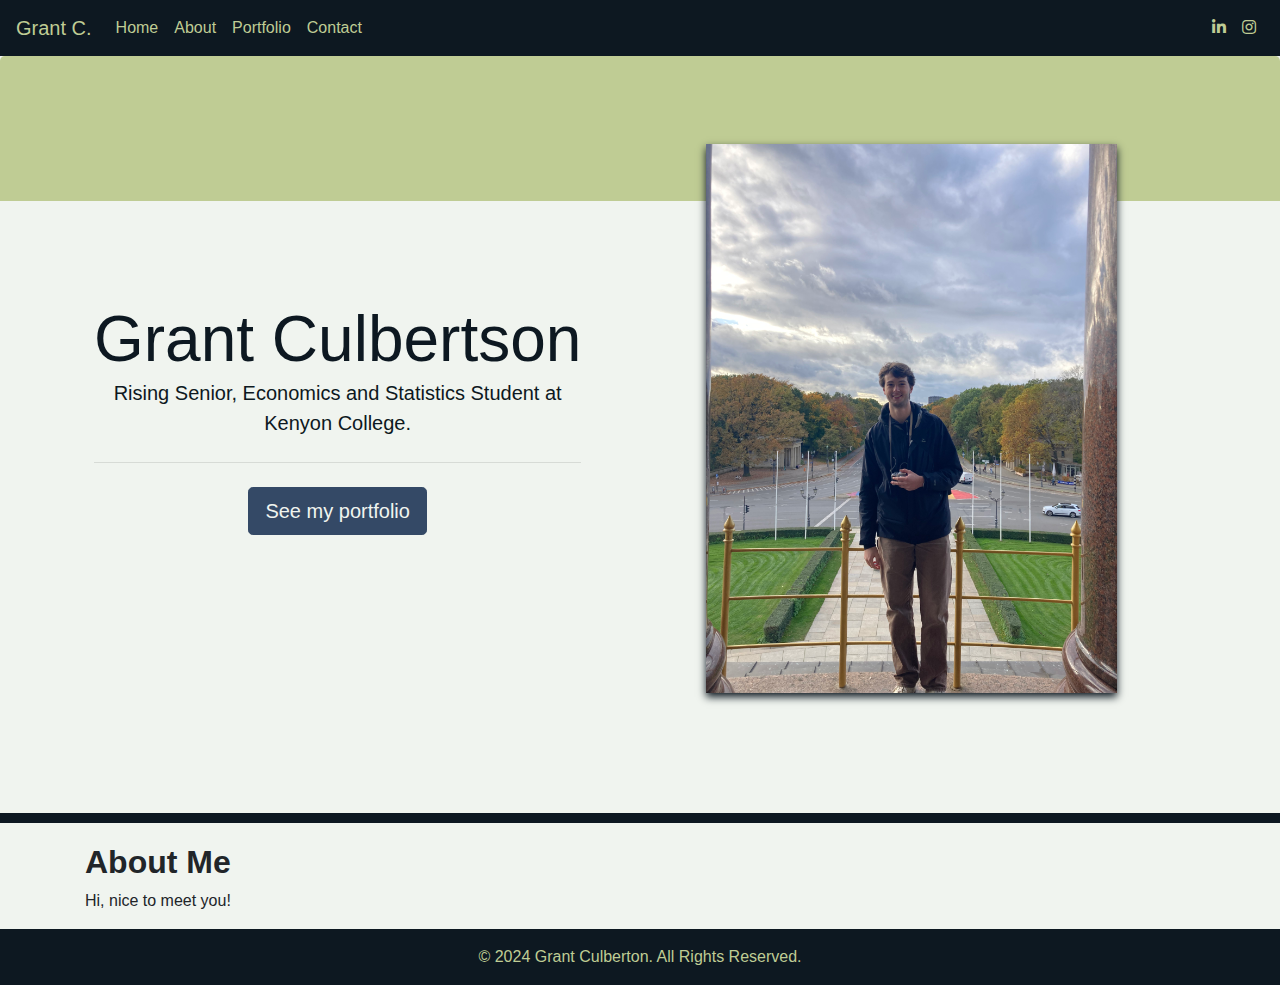
==== public/index.html @ 688e4c2d "go crazy mode" ====
<!DOCTYPE html>
<html>
<head>
    <title>Grant Culberton's Portfolio</title>
    <meta charset="utf-8">
    <meta name="viewport" content="width=device-width, initial-scale=1">
    <!-- Bootstrap CSS -->
    <link href="https://stackpath.bootstrapcdn.com/bootstrap/4.5.2/css/bootstrap.min.css" rel="stylesheet">
    <!-- Font Awesome CSS -->
    <link rel="stylesheet" href="https://cdnjs.cloudflare.com/ajax/libs/font-awesome/5.15.4/css/all.min.css">
    <!-- Add my css-->
    <link href="/public/style.css" rel="stylesheet">
</head>

<body>
    <!-- Navbar with custom class -->
    <nav class="navbar navbar-expand-lg navbar-custom sticky-top">
        <a class="navbar-brand" href="#">Grant C.</a>
        <button class="navbar-toggler" type="button" data-toggle="collapse" data-target="#navbarNav" aria-controls="navbarNav" aria-expanded="false" aria-label="Toggle navigation">
            <span class="navbar-toggler-icon"></span>
        </button>
        <div class="collapse navbar-collapse ml-auto" id="navbarNav">
            <ul class="navbar-nav">
                <li class="nav-item active">
                    <a class="nav-link" href="/public/index.html">Home<span class="sr-only">(current)</span></a>
                </li>
                <li class="nav-item">
                    <a class="nav-link" href="#">About</a>
                </li>
                <li class="nav-item">
                    <a class="nav-link" href="#">Portfolio</a>
                </li>
                <li class="nav-item">
                    <a class="nav-link" href="#">Contact</a>
                </li>
            </ul>
            <ul class="navbar-nav ml-auto">
                <li class="nav-item">
                    <a class="nav-link" href="https://www.linkedin.com/in/grantculbertson/" target="_blank"><i class="fab fa-linkedin-in"></i></a>
                </li>
                <li class="nav-item">
                    <a class="nav-link" href="https://www.instagram.com/flappinjacks/" target="_blank"><i class="fab fa-instagram"></i></a>
                </li>
            </ul>
        </div>
    </nav>

<!-- Jumbotron -------------------->
<div class="jumbotron">
    <div class="container d-flex flex-column flex-md-row align-items-center justify-content-center">
        <div class="text-container text-center">
            <h1 class="display-4">Grant Culbertson</h1>
            <p class="lead">Rising Senior, Economics and Statistics Student at Kenyon College.</p>
            <hr class="my-4">
            <a class="btn btn-primary btn-lg" href="https://www.youtube.com/@jameshoffmann/videos" role="button">See my portfolio</a>
        </div>
        <div class="image-container ml-md-4 mt-4 mt-md-0 d-flex justify-content-center">
            <img src="/Images/me_in_berlin.jpg" class="img-fluid custom-image" alt="Ermmm what the sigma... there should be an image here woops!">
        </div>
    </div>
</div>
<!-- End Jumbotron -------------------->

<!-- Separator Line -->
<hr class="separator">

<!-- About Me Section -->
<div class="container">
    <h2><b>About Me</b></h2>
    <p>Hi, nice to meet you!</p>
    
</div>

<!-- Footer ------------------>
<footer class="custom-footer text-center py-3">
    <div class="container">
        <p class="mb-0">&copy; 2024 Grant Culberton. All Rights Reserved.</p>
    </div>
</footer>
<!-- End Footer ------------------>

    <!-- Bootstrap JS and dependencies -->
    <script src="https://code.jquery.com/jquery-3.5.1.slim.min.js"></script>
    <script src="https://cdn.jsdelivr.net/npm/@popperjs/core@2.9.2/dist/umd/popper.min.js"></script>
    <script src="https://stackpath.bootstrapcdn.com/bootstrap/4.5.2/js/bootstrap.min.js"></script>
</body>
</html>
---- public/style.css ----
/* Custom Body Style to Test CSS File Loading */
body {
    background-color: #F0F4EF; /* Light gray background */
}

/* ------------ Custom Navbar Styles -------------------- */
.navbar-custom {
    background-color: #0D1821; /* Custom background color */
}

.navbar-custom .navbar-brand,
.navbar-custom .navbar-nav .nav-link {
    color: #BFCC94 !important; /* Custom text color */
}

.navbar-custom .navbar-nav .nav-link:hover {
    color: #BFCC94; /* Custom hover text color */
}

/* Additional customizations */
.navbar-custom .navbar-toggler {
    border-color: #BFCC94; /* Custom border color for the toggler */
}

.navbar-custom .navbar-toggler-icon {
    background-image: url("data:image/svg+xml;charset=utf8,%3Csvg viewBox='0 0 30 30' xmlns='http://www.w3.org/2000/svg'%3E%3Cpath stroke='rgba(191, 204, 148, 1)' stroke-width='2' stroke-linecap='round' stroke-miterlimit='10' d='M4 7h22M4 15h22M4 23h22'/%3E%3C/svg%3E");
}
/* ------------ END Custom Navbar Styles -------------------- */

/*---------------- Custom Jumbotron Styles -------------------*/
.jumbotron {
    background-color: #F0F4EF; /* Default background color for small screens */
    color: #0D1821; /* Custom text color */
}

@media (min-width: 768px) {
    .jumbotron {
        background: linear-gradient(#BFCC94 0%, #BFCC94 20%, #F0F4EF 20%, #F0F4EF 100%); /* Gradient background for larger screens */
    }
}

.jumbotron .btn-primary {
    background-color: #344966; /* Custom button color */
    border-color: #344966; /* Custom button border color */
    color: #F0F4EF; /* Custom button text color */
}

.jumbotron .btn-primary:hover {
    background-color: #B4CDED; /* Custom button hover color */
    border-color: #B4CDED; /* Custom button hover border color */
    color: #0D1821; /* Custom button hover text color */
}

.jumbotron .container {
    display: flex;
    flex-direction: column;
    align-items: center;
    justify-content: center; /* Center items vertically */
    padding: 1.5rem; /* Adjust padding as needed */
}

@media (min-width: 768px) {
    .jumbotron .container {
        flex-direction: row;
    }
}

.jumbotron .text-container {
    flex: 1;
    text-align: center; /* Center text on small screens */
}

@media (min-width: 768px) {
    .jumbotron .text-container {
        text-align: left; /* Left align text on medium and larger screens */
        padding-right: 2rem; /* Adjust as needed */
    }
}

.jumbotron h1 {
    white-space: nowrap; /* Prevent line breaks */
    font-size: 4rem; /* Adjust font size as needed */
    margin: 0; /* Remove default margins */
}

@media (max-width: 767.98px) {
    .jumbotron h1 {
        font-size: 3rem; /* Adjust font size for smaller screens */
    }
}

@media (max-width: 575.98px) {
    .jumbotron h1 {
        font-size: 2rem; /* Adjust font size for extra small screens */
    }
}

.jumbotron .lead {
    font-size: 1.25rem; /* Adjust lead text size */
    margin-bottom: 1rem; /* Add space below the lead text */
}

@media (max-width: 767.98px) {
    .jumbotron .lead {
        font-size: 1rem; /* Adjust lead text size for smaller screens */
    }
}

.jumbotron .image-container {
    display: flex;
    justify-content: center;
    align-items: center;
    width: 100%;
}

.jumbotron .image-container img {
    max-width: 75%; /* Ensure image takes up full width available */
    height: 75%; /* Maintain aspect ratio */
    box-shadow: 0 4px 8px #0D1821; /* Add drop shadow */
}

/*---------------- End Jumbotron Styles -------------------*/

/* Custom Separator Line */
.separator {
    border: 0;
    height: 10px;
    background: #0D1821; /* Black color */
    margin: 20px 0; /* Adjust the spacing as needed */
}
/* END CUSTOM SEPARATOR */

/*---------------- Custom Card Styles -------------------*/
.custom-image {
    width: auto; /* Adjust width as needed */
    height: auto; /* Maintain aspect ratio */
    max-width: 75%; /* Maximum width */
    max-height: 75%; /* Maximum height */
    box-shadow: 0 4px 8px rgba(0, 0, 0, 0.1); /* Add drop shadow */
}
/*---------------- End Card Styles -------------------*/

/*---------------- Custom Footer Styles -------------------*/
/* Custom Footer Styles */
footer.custom-footer {
    color: #BFCC94; /* Custom background color */
    background-color: #0D1821; /* Custom text color */
}

footer.custom-footer a {
    color: #BFCC94; /* Custom link color */
}

footer.custom-footer a:hover {
    color: #98A75F; /* Custom link hover color */
}
/*---------------- End Footer Styles -------------------*/
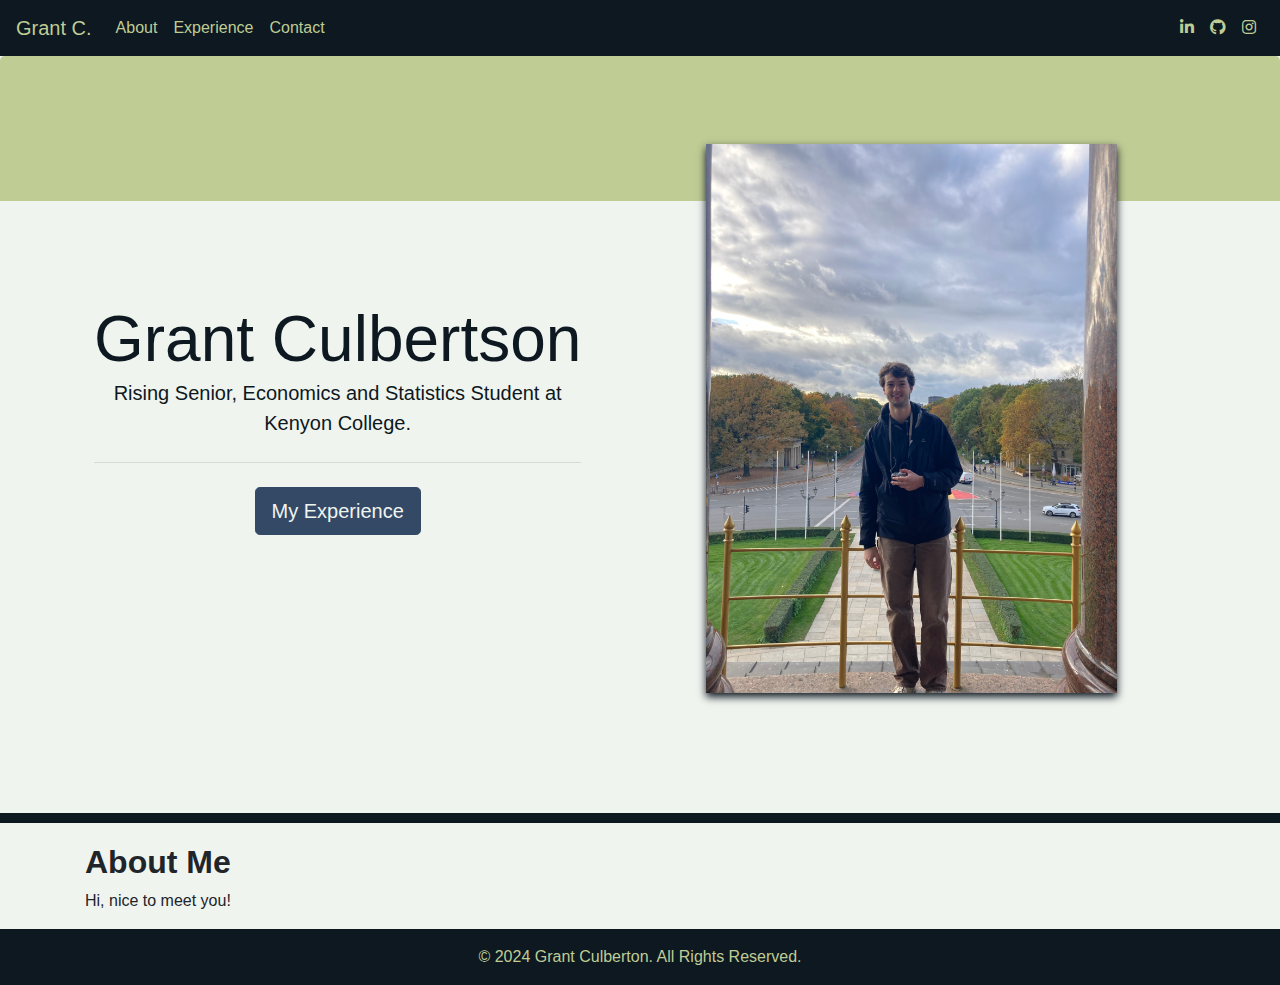
==== commit 1e1523cb: "swag mode activated" ====
--- a/public/index.html
+++ b/public/index.html
@@ -1,7 +1,7 @@
 <!DOCTYPE html>
 <html>
 <head>
-    <title>Grant Culberton's Portfolio</title>
+    <title>Grant Culbertson</title>
     <meta charset="utf-8">
     <meta name="viewport" content="width=device-width, initial-scale=1">
     <!-- Bootstrap CSS -->
@@ -15,20 +15,17 @@
 <body>
     <!-- Navbar with custom class -->
     <nav class="navbar navbar-expand-lg navbar-custom sticky-top">
-        <a class="navbar-brand" href="#">Grant C.</a>
+        <a class="navbar-brand" href="/public/index.html">Grant C.</a>
         <button class="navbar-toggler" type="button" data-toggle="collapse" data-target="#navbarNav" aria-controls="navbarNav" aria-expanded="false" aria-label="Toggle navigation">
             <span class="navbar-toggler-icon"></span>
         </button>
         <div class="collapse navbar-collapse ml-auto" id="navbarNav">
             <ul class="navbar-nav">
-                <li class="nav-item active">
-                    <a class="nav-link" href="/public/index.html">Home<span class="sr-only">(current)</span></a>
-                </li>
                 <li class="nav-item">
                     <a class="nav-link" href="#">About</a>
                 </li>
                 <li class="nav-item">
-                    <a class="nav-link" href="#">Portfolio</a>
+                    <a class="nav-link" href="/public/experience.html">Experience</a>
                 </li>
                 <li class="nav-item">
                     <a class="nav-link" href="#">Contact</a>
@@ -37,6 +34,9 @@
             <ul class="navbar-nav ml-auto">
                 <li class="nav-item">
                     <a class="nav-link" href="https://www.linkedin.com/in/grantculbertson/" target="_blank"><i class="fab fa-linkedin-in"></i></a>
+                </li>
+                <li class="nav-item">
+                    <a class="nav-link" href="https://github.com/GrantCulbertson" target="_blank"><i class="fab fa-github"></i></a>
                 </li>
                 <li class="nav-item">
                     <a class="nav-link" href="https://www.instagram.com/flappinjacks/" target="_blank"><i class="fab fa-instagram"></i></a>
@@ -52,10 +52,10 @@
             <h1 class="display-4">Grant Culbertson</h1>
             <p class="lead">Rising Senior, Economics and Statistics Student at Kenyon College.</p>
             <hr class="my-4">
-            <a class="btn btn-primary btn-lg" href="https://www.youtube.com/@jameshoffmann/videos" role="button">See my portfolio</a>
+            <a class="btn btn-primary btn-lg" href="/public/experience.html" role="button">My Experience</a>
         </div>
         <div class="image-container ml-md-4 mt-4 mt-md-0 d-flex justify-content-center">
-            <img src="/Images/me_in_berlin.jpg" class="img-fluid custom-image" alt="Ermmm what the sigma... there should be an image here woops!">
+            <img src="/public/images/me_in_berlin.jpg" class="img-fluid custom-image" alt="Ermmm what the sigma... there should be an image here woops!">
         </div>
     </div>
 </div>
--- a/public/style.css
+++ b/public/style.css
@@ -155,3 +155,66 @@
     color: #98A75F; /* Custom link hover color */
 }
 /*---------------- End Footer Styles -------------------*/
+
+/* Sidebar Styles */
+.sidebar {
+    position: fixed;
+    top: 60px; /* Height of the navbar */
+    left: 0;
+    width: 200px;
+    height: 100%;
+    background-color: #f8f9fa;
+    padding-top: 20px;
+    border-right: 1px solid #ddd;
+}
+
+.sidebar a {
+    padding: 10px 15px;
+    text-decoration: none;
+    font-size: 18px;
+    color: #0D1821;
+    display: block;
+}
+
+.sidebar a:hover {
+    background-color: #ddd;
+    color: #0D1821;
+}
+
+.content {
+    margin-left: 220px; /* Same as the width of the sidebar + 20px padding */
+    padding: 20px;
+}
+
+.section {
+    padding: 60px 0; /* Padding for spacing */
+}
+/* End Sidebar Styles */
+
+/* General link styles */
+a {
+    color: #007bff; /* Change this to your desired color */
+    text-decoration: none; /* Optional: Removes underline from links */
+}
+
+a:hover {
+    color: #0056b3; /* Change this to your desired hover color */
+    text-decoration: underline; /* Optional: Adds underline on hover */
+}
+/* End General link styles */
+
+.flex-container {
+    display: flex;
+    align-items: flex-end; /* Align items to the bottom */
+}
+
+.flex-container h3 {
+    margin: 0; /* Remove default margin */
+}
+
+.flex-container img {
+    margin-left: 20px; /* Space between text and image */
+    width: 50px; /* Adjust the width as needed */
+    height: auto; /* Maintain aspect ratio */
+    align-self: flex-end; /* Align image to the bottom */
+}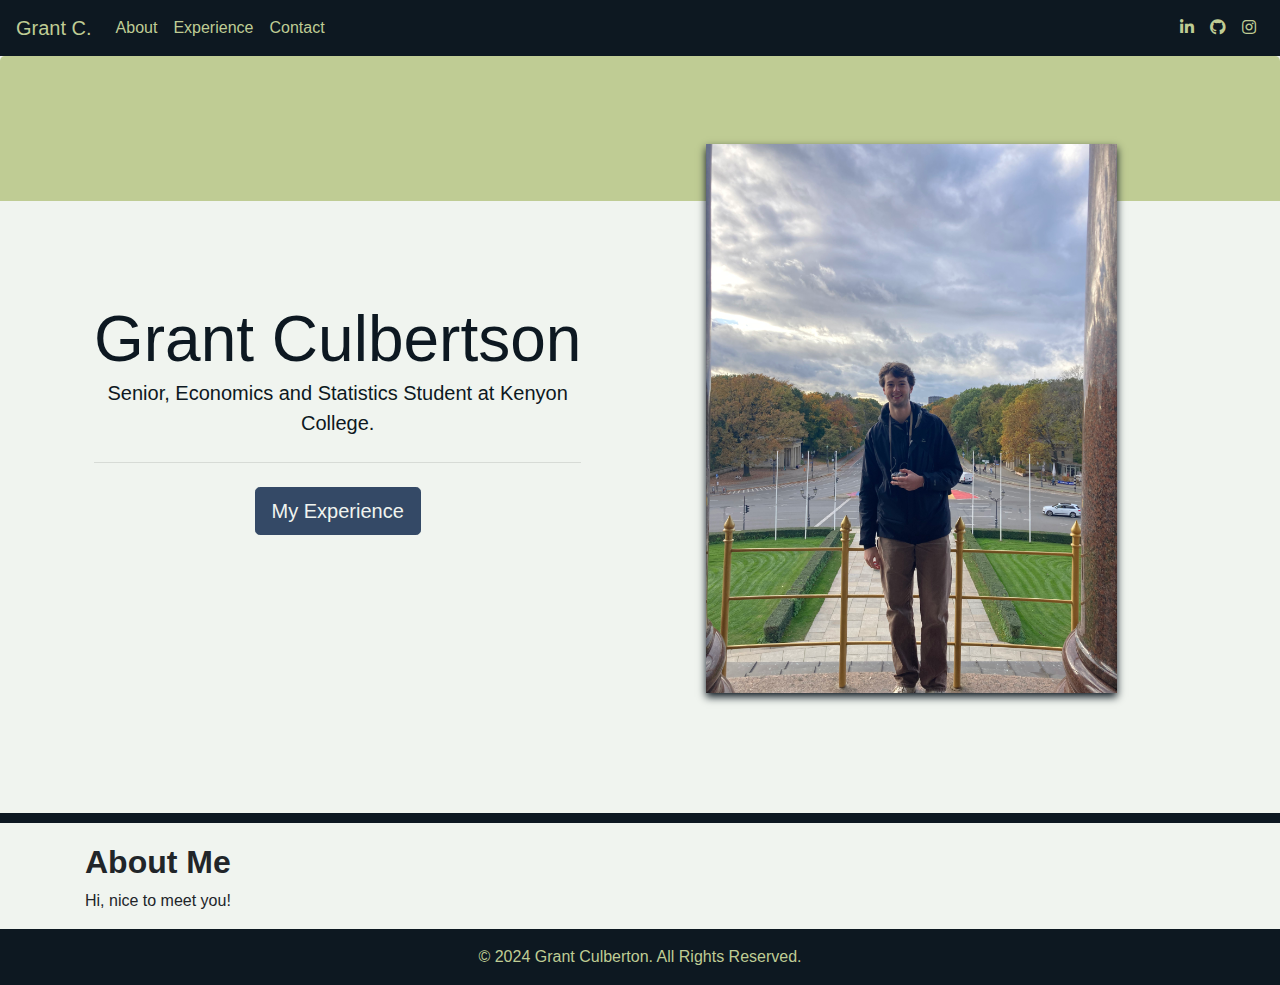
==== commit 5b3f370b: "hide sidebar on small screens" ====
--- a/public/index.html
+++ b/public/index.html
@@ -50,7 +50,7 @@
     <div class="container d-flex flex-column flex-md-row align-items-center justify-content-center">
         <div class="text-container text-center">
             <h1 class="display-4">Grant Culbertson</h1>
-            <p class="lead">Rising Senior, Economics and Statistics Student at Kenyon College.</p>
+            <p class="lead">Senior, Economics and Statistics Student at Kenyon College.</p>
             <hr class="my-4">
             <a class="btn btn-primary btn-lg" href="/public/experience.html" role="button">My Experience</a>
         </div>
--- a/public/style.css
+++ b/public/style.css
@@ -172,19 +172,31 @@
     padding: 10px 15px;
     text-decoration: none;
     font-size: 18px;
-    color: #0D1821;
+    color: #000;
     display: block;
 }
 
 .sidebar a:hover {
     background-color: #ddd;
-    color: #0D1821;
+    color: #000;
 }
 
 .content {
     margin-left: 220px; /* Same as the width of the sidebar + 20px padding */
     padding: 20px;
 }
+
+@media (max-width: 767.98px) {
+    .sidebar {
+        display: none; /* Hide the sidebar on small screens */
+    }
+    .content {
+        margin-left: 0; /* Remove the margin-left on small screens */
+        padding: 10px; /* Adjust padding for better spacing */
+    }
+}
+
+/* Other CSS rules... */
 
 .section {
     padding: 60px 0; /* Padding for spacing */
